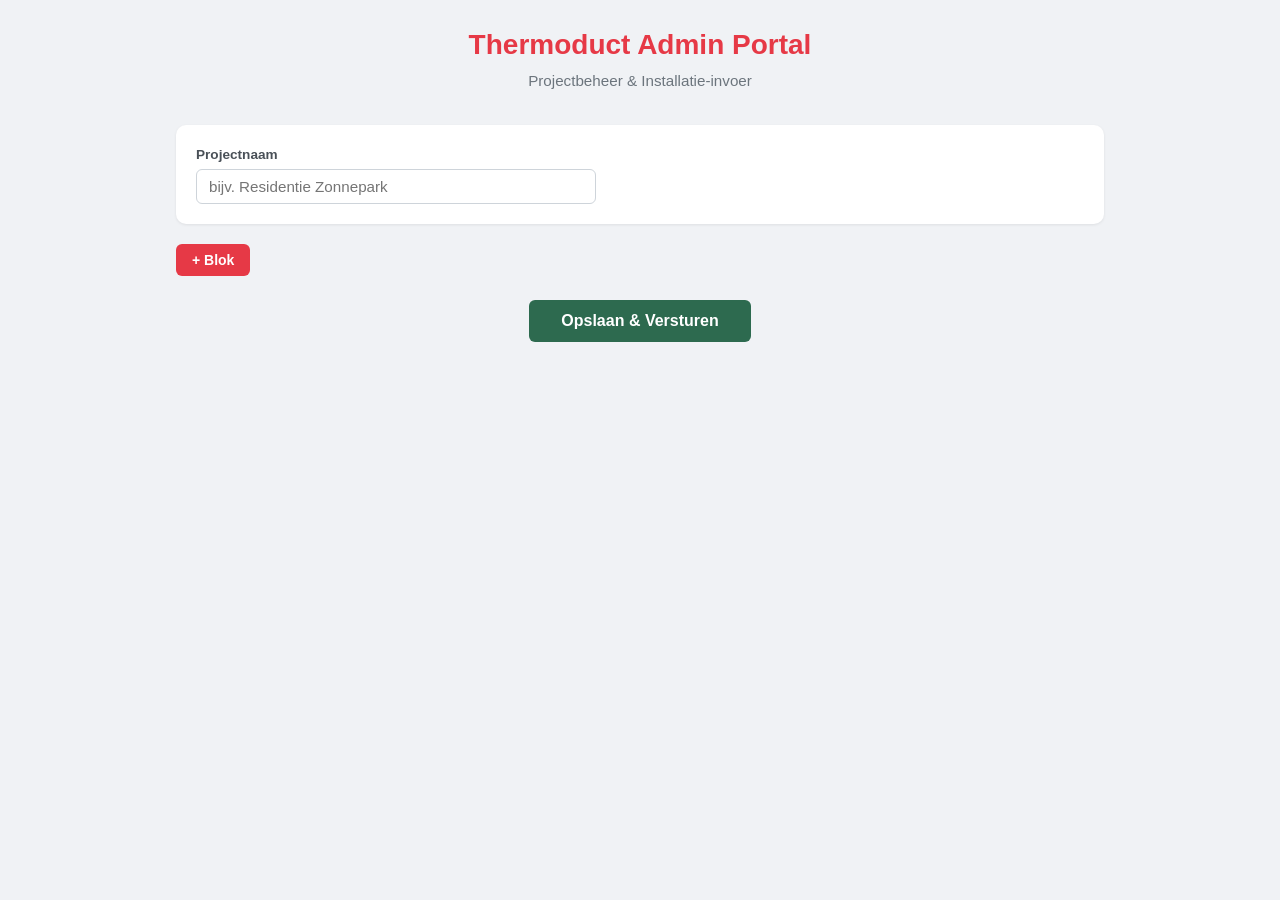
==== index.html @ 4919c499 "feat: Thermoduct Admin Portal - invoerportaal voor installatie-boomstructuur Pure HTML/CSS/JS portal" ====
<!DOCTYPE html>
<html lang="nl">
<head>
    <meta charset="UTF-8">
    <meta name="viewport" content="width=device-width, initial-scale=1.0">
    <title>Thermoduct Admin Portal</title>
    <link rel="stylesheet" href="style.css">
</head>
<body>
    <div class="container">
        <header>
            <h1>Thermoduct Admin Portal</h1>
            <p class="subtitle">Projectbeheer &amp; Installatie-invoer</p>
        </header>

        <div class="project-section">
            <label for="projectNaam">Projectnaam</label>
            <input type="text" id="projectNaam" placeholder="bijv. Residentie Zonnepark">
        </div>

        <div id="blokkenContainer"></div>

        <div class="actions-bar">
            <button type="button" class="btn btn-add" id="btnAddBlok">+ Blok</button>
        </div>

        <div class="submit-bar">
            <button type="button" class="btn btn-save" id="btnOpslaan">Opslaan &amp; Versturen</button>
        </div>

        <div id="statusMsg" class="status-msg hidden"></div>
    </div>

    <script src="app.js"></script>
</body>
</html>
---- style.css ----
/* ===== Reset & Base ===== */
*, *::before, *::after {
    box-sizing: border-box;
    margin: 0;
    padding: 0;
}

body {
    font-family: -apple-system, BlinkMacSystemFont, "Segoe UI", Roboto, Oxygen,
        Ubuntu, Cantarell, sans-serif;
    background: #f0f2f5;
    color: #1a1a2e;
    line-height: 1.5;
    min-height: 100vh;
}

.container {
    max-width: 960px;
    margin: 0 auto;
    padding: 24px 16px 80px;
}

/* ===== Header ===== */
header {
    text-align: center;
    margin-bottom: 32px;
}

header h1 {
    font-size: 1.75rem;
    color: #e63946;
    font-weight: 700;
}

header .subtitle {
    color: #6c757d;
    font-size: 0.95rem;
    margin-top: 4px;
}

/* ===== Form fields ===== */
label {
    display: block;
    font-weight: 600;
    font-size: 0.85rem;
    margin-bottom: 4px;
    color: #495057;
}

input[type="text"],
input[type="number"],
select {
    width: 100%;
    padding: 8px 12px;
    border: 1px solid #ced4da;
    border-radius: 6px;
    font-size: 0.95rem;
    background: #fff;
    transition: border-color 0.15s;
}

input:focus,
select:focus {
    outline: none;
    border-color: #e63946;
    box-shadow: 0 0 0 3px rgba(230, 57, 70, 0.12);
}

.project-section {
    background: #fff;
    padding: 20px;
    border-radius: 10px;
    box-shadow: 0 1px 3px rgba(0,0,0,0.08);
    margin-bottom: 20px;
}

.project-section input {
    max-width: 400px;
}

/* ===== Buttons ===== */
.btn {
    display: inline-flex;
    align-items: center;
    gap: 4px;
    padding: 8px 16px;
    border: none;
    border-radius: 6px;
    font-size: 0.875rem;
    font-weight: 600;
    cursor: pointer;
    transition: background 0.15s, transform 0.1s;
}

.btn:active {
    transform: scale(0.97);
}

.btn-add {
    background: #e63946;
    color: #fff;
}

.btn-add:hover {
    background: #c1121f;
}

.btn-remove {
    background: transparent;
    color: #868e96;
    padding: 4px 8px;
    font-size: 0.8rem;
}

.btn-remove:hover {
    color: #e63946;
    background: rgba(230, 57, 70, 0.08);
}

.btn-save {
    background: #2d6a4f;
    color: #fff;
    padding: 12px 32px;
    font-size: 1rem;
}

.btn-save:hover {
    background: #1b4332;
}

.actions-bar {
    margin-bottom: 20px;
}

.submit-bar {
    text-align: center;
    margin-top: 24px;
}

/* ===== Accordion cards ===== */
.card {
    background: #fff;
    border-radius: 10px;
    box-shadow: 0 1px 3px rgba(0,0,0,0.08);
    margin-bottom: 12px;
    overflow: hidden;
}

.card-header {
    display: flex;
    align-items: center;
    justify-content: space-between;
    padding: 12px 16px;
    cursor: pointer;
    user-select: none;
    transition: background 0.15s;
}

.card-header:hover {
    background: #f8f9fa;
}

.card-header .title {
    font-weight: 600;
    font-size: 0.95rem;
    display: flex;
    align-items: center;
    gap: 8px;
}

.card-header .chevron {
    transition: transform 0.2s;
    font-size: 0.8rem;
    color: #868e96;
}

.card-header .chevron.open {
    transform: rotate(90deg);
}

.card-body {
    display: none;
    padding: 0 16px 16px;
}

.card-body.open {
    display: block;
}

/* Nesting indent & left border */
.level-blok { border-left: 4px solid #e63946; }
.level-verdiep { border-left: 4px solid #457b9d; margin-left: 12px; }
.level-collector { border-left: 4px solid #2a9d8f; margin-left: 12px; }
.level-kring { border-left: 4px solid #e9c46a; margin-left: 12px; }

/* Level badge colors */
.badge {
    display: inline-block;
    padding: 2px 8px;
    border-radius: 4px;
    font-size: 0.7rem;
    font-weight: 700;
    text-transform: uppercase;
    letter-spacing: 0.03em;
    color: #fff;
}

.badge-blok { background: #e63946; }
.badge-verdiep { background: #457b9d; }
.badge-collector { background: #2a9d8f; }
.badge-kring { background: #e9c46a; color: #1a1a2e; }

/* Field grid inside cards */
.field-row {
    display: grid;
    gap: 12px;
    margin-bottom: 12px;
}

.field-row.cols-2 { grid-template-columns: 1fr 1fr; }
.field-row.cols-3 { grid-template-columns: 1fr 1fr 1fr; }
.field-row.cols-4 { grid-template-columns: 1fr 1fr 1fr 1fr; }

@media (max-width: 600px) {
    .field-row.cols-2,
    .field-row.cols-3,
    .field-row.cols-4 {
        grid-template-columns: 1fr;
    }
}

.children-container {
    margin-top: 12px;
}

/* ===== Status message ===== */
.status-msg {
    text-align: center;
    padding: 12px;
    border-radius: 8px;
    margin-top: 16px;
    font-weight: 600;
    font-size: 0.9rem;
}

.status-msg.hidden {
    display: none;
}

.status-msg.success {
    background: #d3f9d8;
    color: #2b8a3e;
}

.status-msg.error {
    background: #ffe3e3;
    color: #c92a2a;
}

/* ===== Header actions (right side) ===== */
.card-actions {
    display: flex;
    align-items: center;
    gap: 4px;
}
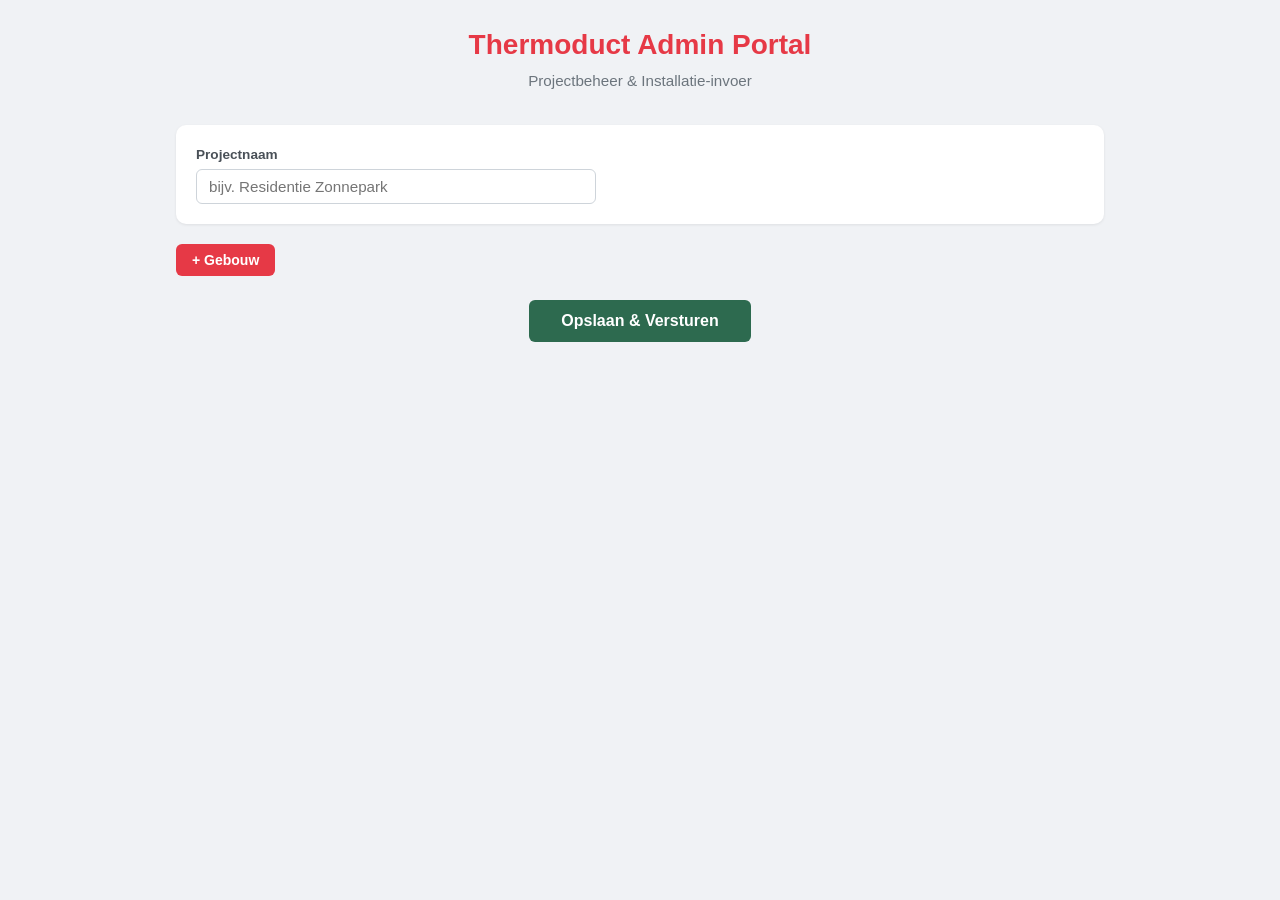
==== commit 8c9e14ad: "Herstructureer formulier: flexibele gebouwnaam, verdiep +00 format, collector kringen sync, legpatro" ====
--- a/index.html
+++ b/index.html
@@ -21,7 +21,7 @@
         <div id="blokkenContainer"></div>
 
         <div class="actions-bar">
-            <button type="button" class="btn btn-add" id="btnAddBlok">+ Blok</button>
+            <button type="button" class="btn btn-add" id="btnAddBlok">+ Gebouw</button>
         </div>
 
         <div class="submit-bar">
--- a/style.css
+++ b/style.css
@@ -217,6 +217,7 @@
     margin-bottom: 12px;
 }
 
+.field-row.cols-1 { grid-template-columns: 1fr; }
 .field-row.cols-2 { grid-template-columns: 1fr 1fr; }
 .field-row.cols-3 { grid-template-columns: 1fr 1fr 1fr; }
 .field-row.cols-4 { grid-template-columns: 1fr 1fr 1fr 1fr; }
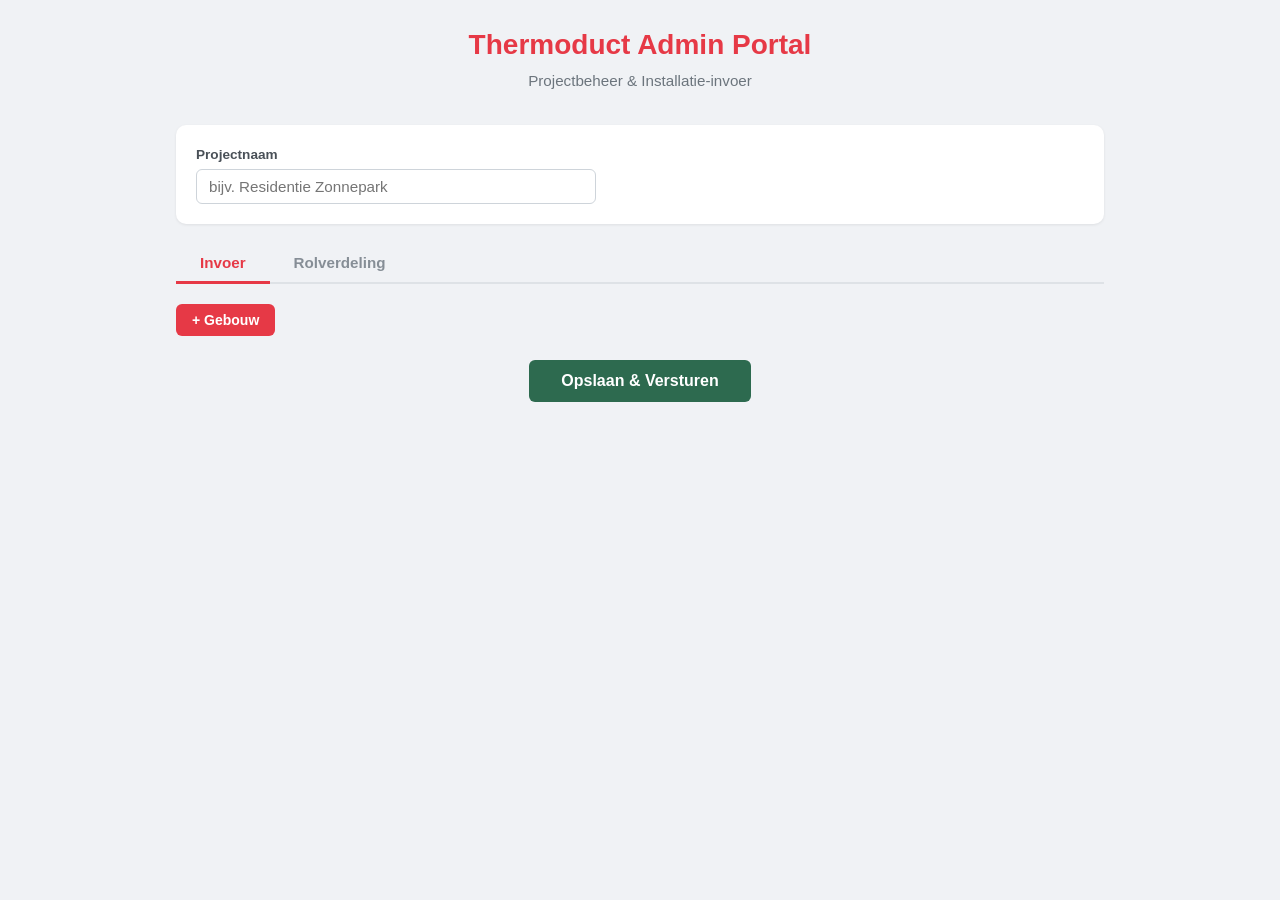
==== commit 868f6717: "Voeg rolverdeling tab en collector naam veld toe - Collector heeft nu een naam veld (bijv. App. 3.1)" ====
--- a/index.html
+++ b/index.html
@@ -18,17 +18,55 @@
             <input type="text" id="projectNaam" placeholder="bijv. Residentie Zonnepark">
         </div>
 
-        <div id="blokkenContainer"></div>
-
-        <div class="actions-bar">
-            <button type="button" class="btn btn-add" id="btnAddBlok">+ Gebouw</button>
+        <!-- Tabs -->
+        <div class="tabs">
+            <button type="button" class="tab active" data-tab="invoer">Invoer</button>
+            <button type="button" class="tab" data-tab="rolverdeling">Rolverdeling</button>
         </div>
 
-        <div class="submit-bar">
-            <button type="button" class="btn btn-save" id="btnOpslaan">Opslaan &amp; Versturen</button>
+        <!-- Tab: Invoer -->
+        <div class="tab-content active" id="tab-invoer">
+            <div id="blokkenContainer"></div>
+
+            <div class="actions-bar">
+                <button type="button" class="btn btn-add" id="btnAddBlok">+ Gebouw</button>
+            </div>
+
+            <div class="submit-bar">
+                <button type="button" class="btn btn-save" id="btnOpslaan">Opslaan &amp; Versturen</button>
+            </div>
+
+            <div id="statusMsg" class="status-msg hidden"></div>
         </div>
 
-        <div id="statusMsg" class="status-msg hidden"></div>
+        <!-- Tab: Rolverdeling -->
+        <div class="tab-content" id="tab-rolverdeling">
+            <div class="rv-layout">
+                <div class="rv-main">
+                    <div class="rv-rollen-config">
+                        <h3>Beschikbare rollen</h3>
+                        <div class="rv-rollen-lijst" id="rvRollenLijst"></div>
+                        <div class="rv-rol-toevoegen">
+                            <select id="rvRolGrootte">
+                                <option value="600">600 m</option>
+                                <option value="240">240 m</option>
+                                <option value="200">200 m</option>
+                                <option value="120">120 m</option>
+                                <option value="100">100 m</option>
+                            </select>
+                            <input type="number" id="rvRolAantal" value="1" min="1" placeholder="Aantal">
+                            <button type="button" class="btn btn-add" id="btnAddRol">+ Rol</button>
+                        </div>
+                    </div>
+
+                    <div id="rvCollectorenOverzicht" class="rv-collectoren-overzicht"></div>
+                </div>
+
+                <div class="rv-sidebar">
+                    <div class="rv-stats" id="rvStats"></div>
+                </div>
+            </div>
+        </div>
     </div>
 
     <script src="app.js"></script>
--- a/style.css
+++ b/style.css
@@ -36,6 +36,44 @@
     color: #6c757d;
     font-size: 0.95rem;
     margin-top: 4px;
+}
+
+/* ===== Tabs ===== */
+.tabs {
+    display: flex;
+    gap: 0;
+    margin-bottom: 20px;
+    border-bottom: 2px solid #dee2e6;
+}
+
+.tab {
+    padding: 10px 24px;
+    border: none;
+    background: transparent;
+    font-size: 0.95rem;
+    font-weight: 600;
+    color: #868e96;
+    cursor: pointer;
+    border-bottom: 3px solid transparent;
+    margin-bottom: -2px;
+    transition: color 0.15s, border-color 0.15s;
+}
+
+.tab:hover {
+    color: #495057;
+}
+
+.tab.active {
+    color: #e63946;
+    border-bottom-color: #e63946;
+}
+
+.tab-content {
+    display: none;
+}
+
+.tab-content.active {
+    display: block;
 }
 
 /* ===== Form fields ===== */
@@ -264,3 +302,243 @@
     align-items: center;
     gap: 4px;
 }
+
+/* =============================================
+   ===== ROLVERDELING TAB =====
+   ============================================= */
+
+.rv-layout {
+    display: grid;
+    grid-template-columns: 1fr 280px;
+    gap: 20px;
+    align-items: start;
+}
+
+@media (max-width: 800px) {
+    .rv-layout {
+        grid-template-columns: 1fr;
+    }
+}
+
+/* Rollen config */
+.rv-rollen-config {
+    background: #fff;
+    border-radius: 10px;
+    padding: 16px;
+    box-shadow: 0 1px 3px rgba(0,0,0,0.08);
+    margin-bottom: 20px;
+}
+
+.rv-rollen-config h3 {
+    font-size: 0.95rem;
+    margin-bottom: 12px;
+    color: #495057;
+}
+
+.rv-rol-toevoegen {
+    display: flex;
+    gap: 8px;
+    align-items: center;
+    margin-top: 12px;
+}
+
+.rv-rol-toevoegen select,
+.rv-rol-toevoegen input {
+    width: auto;
+    min-width: 80px;
+}
+
+.rv-rollen-lijst {
+    display: flex;
+    flex-direction: column;
+    gap: 8px;
+}
+
+.rv-rol-item {
+    display: flex;
+    align-items: center;
+    gap: 10px;
+    padding: 6px 0;
+    border-bottom: 1px solid #f0f2f5;
+}
+
+.rv-rol-info {
+    display: flex;
+    align-items: center;
+    gap: 8px;
+    min-width: 200px;
+}
+
+.rv-rol-badge {
+    display: inline-block;
+    padding: 2px 8px;
+    border-radius: 4px;
+    font-size: 0.75rem;
+    font-weight: 700;
+    color: #fff;
+    white-space: nowrap;
+}
+
+.rv-rol-detail {
+    font-size: 0.8rem;
+    color: #6c757d;
+    white-space: nowrap;
+}
+
+.rv-rol-bar {
+    flex: 1;
+    height: 8px;
+    background: #e9ecef;
+    border-radius: 4px;
+    overflow: hidden;
+}
+
+.rv-rol-bar-fill {
+    height: 100%;
+    border-radius: 4px;
+    transition: width 0.3s;
+}
+
+.rv-empty {
+    color: #868e96;
+    font-size: 0.9rem;
+    font-style: italic;
+    padding: 8px 0;
+}
+
+/* Collectoren overzicht */
+.rv-collectoren-overzicht {
+    display: flex;
+    flex-direction: column;
+    gap: 16px;
+}
+
+.rv-collector-card {
+    background: #fff;
+    border-radius: 10px;
+    box-shadow: 0 1px 3px rgba(0,0,0,0.08);
+    border-left: 4px solid #2a9d8f;
+    overflow: hidden;
+}
+
+.rv-collector-header {
+    display: flex;
+    justify-content: space-between;
+    align-items: center;
+    padding: 12px 16px;
+    background: #f8f9fa;
+    border-bottom: 1px solid #e9ecef;
+    gap: 8px;
+    flex-wrap: wrap;
+}
+
+.rv-collector-header strong {
+    margin-left: 8px;
+}
+
+.rv-collector-meta {
+    font-size: 0.8rem;
+    color: #6c757d;
+    margin-left: 8px;
+}
+
+.rv-collector-totaal {
+    font-weight: 700;
+    font-size: 0.85rem;
+    color: #2a9d8f;
+    white-space: nowrap;
+}
+
+.rv-kringen-tabel {
+    width: 100%;
+    border-collapse: collapse;
+    font-size: 0.85rem;
+}
+
+.rv-kringen-tabel th {
+    text-align: left;
+    padding: 8px 12px;
+    font-weight: 600;
+    color: #495057;
+    border-bottom: 2px solid #e9ecef;
+    font-size: 0.8rem;
+}
+
+.rv-kringen-tabel td {
+    padding: 8px 12px;
+    border-bottom: 1px solid #f0f2f5;
+}
+
+.rv-kringen-tabel tr:last-child td {
+    border-bottom: none;
+}
+
+.rv-kringen-tabel tr:hover {
+    background: #f8f9fa;
+}
+
+.rv-assign-cell {
+    display: flex;
+    align-items: center;
+    gap: 6px;
+}
+
+.rv-assign-cell select {
+    font-size: 0.8rem;
+    padding: 4px 8px;
+    min-width: 140px;
+}
+
+.rv-assign-dot {
+    display: inline-block;
+    width: 10px;
+    height: 10px;
+    border-radius: 50%;
+    flex-shrink: 0;
+}
+
+/* Stats sidebar */
+.rv-sidebar {
+    position: sticky;
+    top: 24px;
+}
+
+.rv-stats {
+    background: #fff;
+    border-radius: 10px;
+    padding: 16px;
+    box-shadow: 0 1px 3px rgba(0,0,0,0.08);
+}
+
+.rv-stats h3 {
+    font-size: 0.95rem;
+    margin-bottom: 12px;
+    color: #495057;
+}
+
+.rv-stats hr {
+    border: none;
+    border-top: 1px solid #e9ecef;
+    margin: 8px 0;
+}
+
+.rv-stat-row {
+    display: flex;
+    justify-content: space-between;
+    align-items: center;
+    padding: 4px 0;
+    font-size: 0.85rem;
+}
+
+.rv-stat-row span {
+    color: #6c757d;
+}
+
+.rv-stat-row strong {
+    color: #1a1a2e;
+}
+
+.rv-stat-warning span,
+.rv-stat-warning strong {
+    color: #e63946;
+}
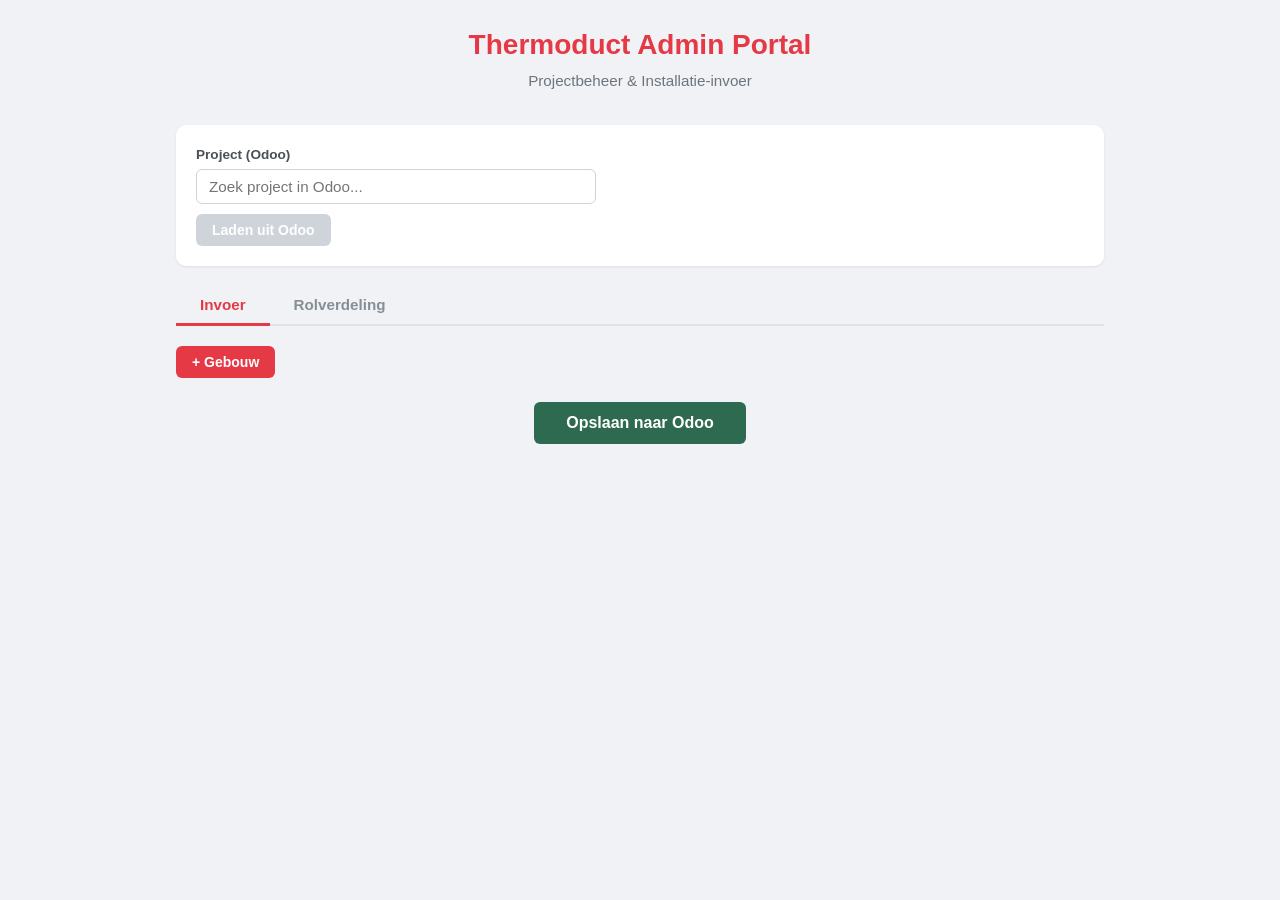
==== commit a74e6fe2: "Voeg Odoo integratie toe: project zoeken, laden, opslaan met taak-hiërarchie - Project selectie: zoe" ====
--- a/index.html
+++ b/index.html
@@ -13,9 +13,24 @@
             <p class="subtitle">Projectbeheer &amp; Installatie-invoer</p>
         </header>
 
+        <!-- Project selectie uit Odoo -->
         <div class="project-section">
-            <label for="projectNaam">Projectnaam</label>
-            <input type="text" id="projectNaam" placeholder="bijv. Residentie Zonnepark">
+            <label for="projectZoek">Project (Odoo)</label>
+            <div class="project-search">
+                <input type="text" id="projectZoek" placeholder="Zoek project in Odoo..." autocomplete="off">
+                <div class="project-dropdown hidden" id="projectDropdown"></div>
+            </div>
+            <div class="project-selected hidden" id="projectSelected">
+                <div class="project-selected-info">
+                    <strong id="projectSelectedNaam"></strong>
+                    <span id="projectSelectedAdres" class="project-adres"></span>
+                </div>
+                <button type="button" class="btn btn-remove" onclick="clearProject()" title="Project wissen">&#x2715;</button>
+            </div>
+            <input type="hidden" id="projectOdooId">
+            <div class="project-actions">
+                <button type="button" class="btn btn-load" id="btnLaden" disabled>Laden uit Odoo</button>
+            </div>
         </div>
 
         <!-- Tabs -->
@@ -33,7 +48,7 @@
             </div>
 
             <div class="submit-bar">
-                <button type="button" class="btn btn-save" id="btnOpslaan">Opslaan &amp; Versturen</button>
+                <button type="button" class="btn btn-save" id="btnOpslaan">Opslaan naar Odoo</button>
             </div>
 
             <div id="statusMsg" class="status-msg hidden"></div>
--- a/style.css
+++ b/style.css
@@ -116,6 +116,118 @@
     max-width: 400px;
 }
 
+/* Project search */
+.project-search {
+    position: relative;
+    max-width: 400px;
+}
+
+.project-dropdown {
+    position: absolute;
+    top: 100%;
+    left: 0;
+    right: 0;
+    background: #fff;
+    border: 1px solid #ced4da;
+    border-top: none;
+    border-radius: 0 0 6px 6px;
+    box-shadow: 0 4px 12px rgba(0,0,0,0.12);
+    z-index: 100;
+    max-height: 240px;
+    overflow-y: auto;
+}
+
+.project-dropdown.hidden {
+    display: none;
+}
+
+.dropdown-item {
+    padding: 10px 12px;
+    cursor: pointer;
+    border-bottom: 1px solid #f0f2f5;
+    transition: background 0.1s;
+}
+
+.dropdown-item:hover {
+    background: #f8f9fa;
+}
+
+.dropdown-item:last-child {
+    border-bottom: none;
+}
+
+.dropdown-item strong {
+    display: block;
+    font-size: 0.9rem;
+}
+
+.dropdown-adres {
+    font-size: 0.8rem;
+    color: #6c757d;
+}
+
+.dropdown-empty {
+    color: #868e96;
+    font-style: italic;
+    cursor: default;
+}
+
+.dropdown-empty:hover {
+    background: transparent;
+}
+
+/* Project selected */
+.project-selected {
+    display: flex;
+    align-items: center;
+    justify-content: space-between;
+    background: #e8f5e9;
+    border: 1px solid #a5d6a7;
+    border-radius: 6px;
+    padding: 10px 12px;
+    margin-top: 8px;
+    max-width: 400px;
+}
+
+.project-selected.hidden {
+    display: none;
+}
+
+.project-selected-info strong {
+    display: block;
+    font-size: 0.9rem;
+    color: #2e7d32;
+}
+
+.project-adres {
+    font-size: 0.8rem;
+    color: #6c757d;
+}
+
+.project-actions {
+    margin-top: 10px;
+}
+
+.btn-load {
+    background: #457b9d;
+    color: #fff;
+    padding: 8px 20px;
+}
+
+.btn-load:hover {
+    background: #1d3557;
+}
+
+.btn-load:disabled {
+    background: #ced4da;
+    cursor: not-allowed;
+}
+
+.odoo-linked {
+    font-size: 0.7rem;
+    opacity: 0.6;
+}
+
 /* ===== Buttons ===== */
 .btn {
     display: inline-flex;
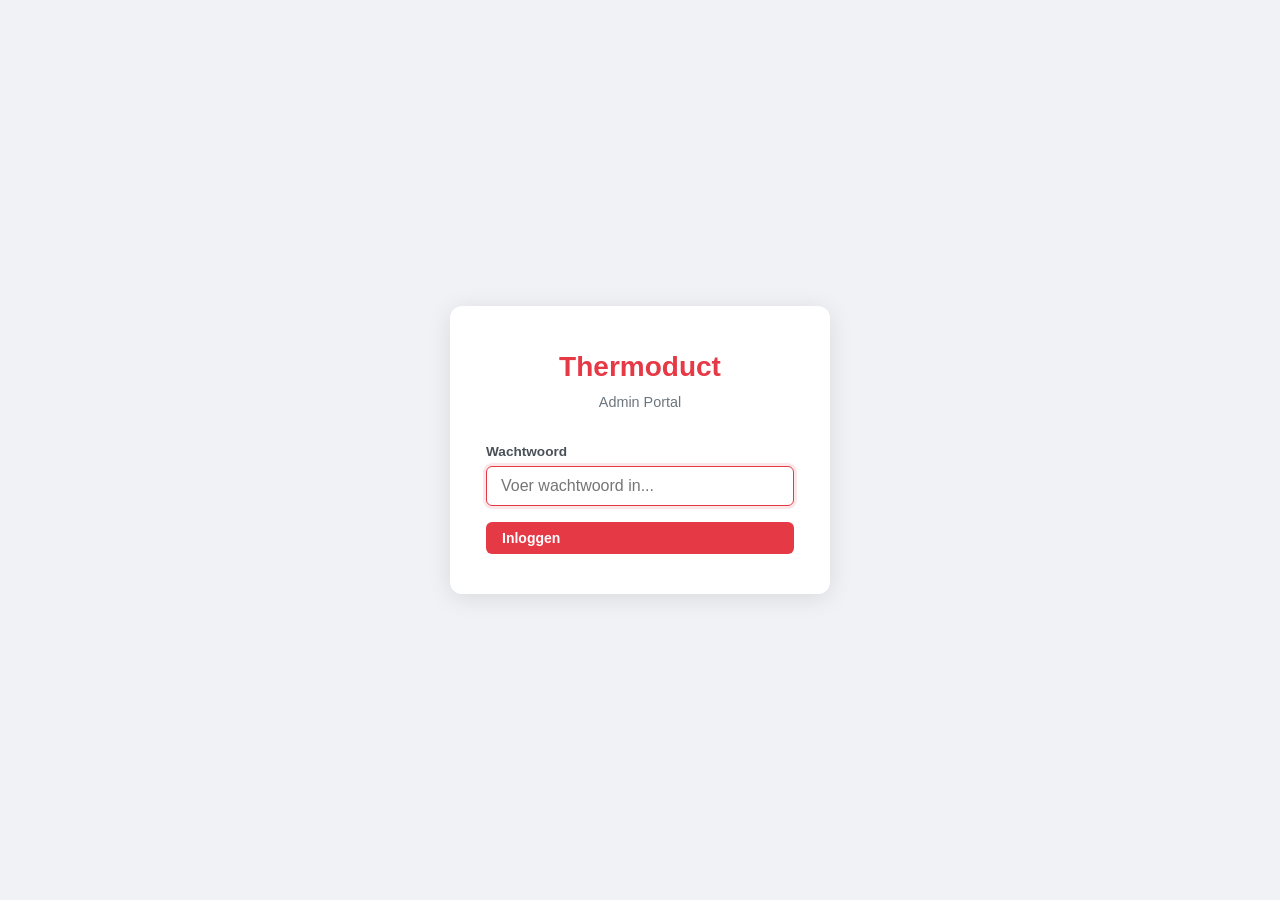
==== commit ca25f656: "Voeg wachtwoord login en authenticatie toe - Login scherm met wachtwoord veld blokkeert toegang tot " ====
--- a/index.html
+++ b/index.html
@@ -7,10 +7,32 @@
     <link rel="stylesheet" href="style.css">
 </head>
 <body>
-    <div class="container">
+    <!-- Login scherm -->
+    <div class="login-overlay" id="loginOverlay">
+        <div class="login-card">
+            <h1>Thermoduct</h1>
+            <p class="login-subtitle">Admin Portal</p>
+            <form id="loginForm" onsubmit="return false;">
+                <div class="login-field">
+                    <label for="loginWachtwoord">Wachtwoord</label>
+                    <input type="password" id="loginWachtwoord" placeholder="Voer wachtwoord in..." autofocus>
+                </div>
+                <button type="submit" class="btn btn-login" id="btnLogin">Inloggen</button>
+                <div id="loginError" class="login-error hidden"></div>
+            </form>
+        </div>
+    </div>
+
+    <!-- Hoofdapplicatie (verborgen tot ingelogd) -->
+    <div class="container hidden" id="appContainer">
         <header>
-            <h1>Thermoduct Admin Portal</h1>
-            <p class="subtitle">Projectbeheer &amp; Installatie-invoer</p>
+            <div class="header-bar">
+                <div>
+                    <h1>Thermoduct Admin Portal</h1>
+                    <p class="subtitle">Projectbeheer &amp; Installatie-invoer</p>
+                </div>
+                <button type="button" class="btn btn-logout" id="btnLogout">Uitloggen</button>
+            </div>
         </header>
 
         <!-- Project selectie uit Odoo -->
--- a/style.css
+++ b/style.css
@@ -1,3 +1,116 @@
+/* ===== Login ===== */
+.login-overlay {
+    position: fixed;
+    inset: 0;
+    background: #f0f2f5;
+    display: flex;
+    align-items: center;
+    justify-content: center;
+    z-index: 1000;
+}
+
+.login-overlay.hidden {
+    display: none;
+}
+
+.login-card {
+    background: #fff;
+    padding: 40px 36px;
+    border-radius: 12px;
+    box-shadow: 0 4px 24px rgba(0,0,0,0.10);
+    width: 100%;
+    max-width: 380px;
+    text-align: center;
+}
+
+.login-card h1 {
+    color: #e63946;
+    font-size: 1.75rem;
+    margin-bottom: 4px;
+}
+
+.login-subtitle {
+    color: #6c757d;
+    font-size: 0.9rem;
+    margin-bottom: 28px;
+}
+
+.login-field {
+    text-align: left;
+    margin-bottom: 16px;
+}
+
+.login-field input {
+    width: 100%;
+    padding: 10px 14px;
+    border: 1px solid #ced4da;
+    border-radius: 6px;
+    font-size: 1rem;
+}
+
+.btn-login {
+    width: 100%;
+    padding: 10px;
+    background: #e63946;
+    color: #fff;
+    border: none;
+    border-radius: 6px;
+    font-size: 1rem;
+    font-weight: 600;
+    cursor: pointer;
+    transition: background 0.15s;
+}
+
+.btn-login:hover {
+    background: #c1121f;
+}
+
+.btn-login:disabled {
+    background: #ced4da;
+    cursor: not-allowed;
+}
+
+.login-error {
+    margin-top: 12px;
+    padding: 8px 12px;
+    background: #ffe3e3;
+    color: #c92a2a;
+    border-radius: 6px;
+    font-size: 0.85rem;
+    font-weight: 600;
+}
+
+.login-error.hidden {
+    display: none;
+}
+
+/* ===== Header bar ===== */
+.header-bar {
+    display: flex;
+    justify-content: space-between;
+    align-items: center;
+}
+
+.btn-logout {
+    background: transparent;
+    border: 1px solid #ced4da;
+    color: #6c757d;
+    padding: 6px 16px;
+    font-size: 0.8rem;
+    cursor: pointer;
+    border-radius: 6px;
+}
+
+.btn-logout:hover {
+    background: #f8f9fa;
+    color: #495057;
+    border-color: #868e96;
+}
+
+.hidden {
+    display: none !important;
+}
+
 /* ===== Reset & Base ===== */
 *, *::before, *::after {
     box-sizing: border-box;
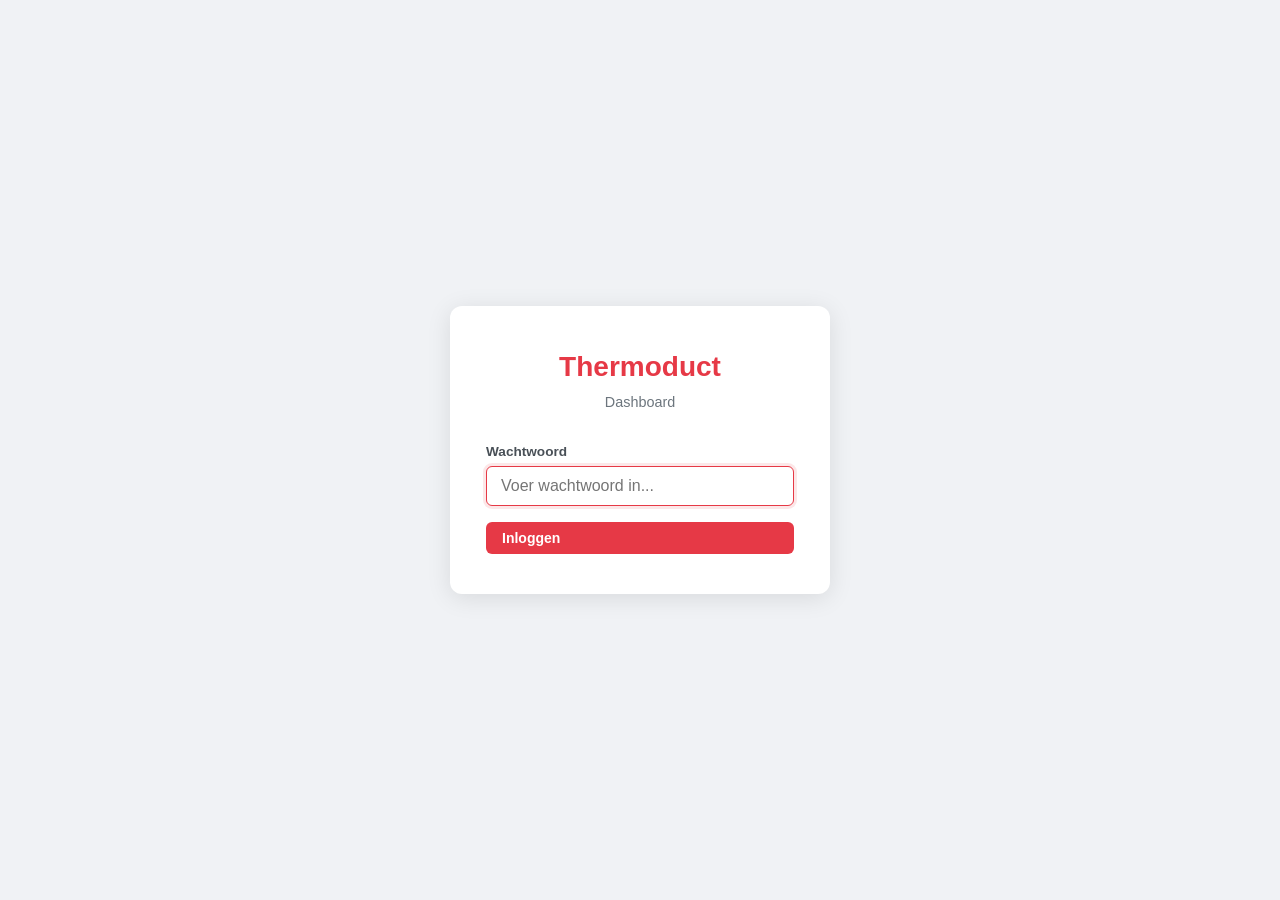
==== commit 9186657e: "Rename admin to dashboard across the project Update all references from "admin" to "dashboard" in UI" ====
--- a/index.html
+++ b/index.html
@@ -3,7 +3,7 @@
 <head>
     <meta charset="UTF-8">
     <meta name="viewport" content="width=device-width, initial-scale=1.0">
-    <title>Thermoduct Admin Portal</title>
+    <title>Thermoduct Dashboard</title>
     <link rel="stylesheet" href="style.css">
 </head>
 <body>
@@ -11,7 +11,7 @@
     <div class="login-overlay" id="loginOverlay">
         <div class="login-card">
             <h1>Thermoduct</h1>
-            <p class="login-subtitle">Admin Portal</p>
+            <p class="login-subtitle">Dashboard</p>
             <form id="loginForm" onsubmit="return false;">
                 <div class="login-field">
                     <label for="loginWachtwoord">Wachtwoord</label>
@@ -28,30 +28,25 @@
         <header>
             <div class="header-bar">
                 <div>
-                    <h1>Thermoduct Admin Portal</h1>
+                    <h1>Thermoduct Dashboard</h1>
                     <p class="subtitle">Projectbeheer &amp; Installatie-invoer</p>
                 </div>
                 <button type="button" class="btn btn-logout" id="btnLogout">Uitloggen</button>
             </div>
         </header>
 
-        <!-- Project selectie uit Odoo -->
+        <!-- Project laden -->
         <div class="project-section">
-            <label for="projectZoek">Project (Odoo)</label>
-            <div class="project-search">
-                <input type="text" id="projectZoek" placeholder="Zoek project in Odoo..." autocomplete="off">
-                <div class="project-dropdown hidden" id="projectDropdown"></div>
+            <label for="projectIdInput">Project ID (Odoo)</label>
+            <div class="project-load-row">
+                <input type="number" id="projectIdInput" placeholder="Voer project ID in..." min="1">
+                <button type="button" class="btn btn-load" id="btnLaden">Laden</button>
             </div>
-            <div class="project-selected hidden" id="projectSelected">
-                <div class="project-selected-info">
-                    <strong id="projectSelectedNaam"></strong>
-                    <span id="projectSelectedAdres" class="project-adres"></span>
+            <div class="project-info hidden" id="projectInfo">
+                <div class="project-info-details">
+                    <strong id="projectInfoNaam"></strong>
+                    <span id="projectInfoAdres" class="project-adres"></span>
                 </div>
-                <button type="button" class="btn btn-remove" onclick="clearProject()" title="Project wissen">&#x2715;</button>
-            </div>
-            <input type="hidden" id="projectOdooId">
-            <div class="project-actions">
-                <button type="button" class="btn btn-load" id="btnLaden" disabled>Laden uit Odoo</button>
             </div>
         </div>
 
--- a/style.css
+++ b/style.css
@@ -229,84 +229,35 @@
     max-width: 400px;
 }
 
-/* Project search */
-.project-search {
-    position: relative;
+/* Project load row */
+.project-load-row {
+    display: flex;
+    gap: 8px;
+    align-items: center;
     max-width: 400px;
 }
 
-.project-dropdown {
-    position: absolute;
-    top: 100%;
-    left: 0;
-    right: 0;
-    background: #fff;
-    border: 1px solid #ced4da;
-    border-top: none;
-    border-radius: 0 0 6px 6px;
-    box-shadow: 0 4px 12px rgba(0,0,0,0.12);
-    z-index: 100;
-    max-height: 240px;
-    overflow-y: auto;
-}
-
-.project-dropdown.hidden {
-    display: none;
-}
-
-.dropdown-item {
-    padding: 10px 12px;
-    cursor: pointer;
-    border-bottom: 1px solid #f0f2f5;
-    transition: background 0.1s;
-}
-
-.dropdown-item:hover {
-    background: #f8f9fa;
-}
-
-.dropdown-item:last-child {
-    border-bottom: none;
-}
-
-.dropdown-item strong {
-    display: block;
-    font-size: 0.9rem;
-}
-
-.dropdown-adres {
-    font-size: 0.8rem;
-    color: #6c757d;
-}
-
-.dropdown-empty {
-    color: #868e96;
-    font-style: italic;
-    cursor: default;
-}
-
-.dropdown-empty:hover {
-    background: transparent;
-}
-
-/* Project selected */
-.project-selected {
-    display: flex;
-    align-items: center;
-    justify-content: space-between;
+.project-load-row input {
+    flex: 1;
+}
+
+/* Project info */
+.project-info {
+    display: flex;
+    align-items: center;
     background: #e8f5e9;
     border: 1px solid #a5d6a7;
     border-radius: 6px;
     padding: 10px 12px;
-    margin-top: 8px;
+    margin-top: 10px;
     max-width: 400px;
 }
 
-.project-selected.hidden {
+.project-info.hidden {
     display: none;
 }
 
-.project-selected-info strong {
+.project-info-details strong {
     display: block;
     font-size: 0.9rem;
     color: #2e7d32;
@@ -484,13 +435,27 @@
 .field-row.cols-2 { grid-template-columns: 1fr 1fr; }
 .field-row.cols-3 { grid-template-columns: 1fr 1fr 1fr; }
 .field-row.cols-4 { grid-template-columns: 1fr 1fr 1fr 1fr; }
+.field-row.cols-5 { grid-template-columns: 1fr 1fr 1fr 1fr 1fr; }
 
 @media (max-width: 600px) {
     .field-row.cols-2,
     .field-row.cols-3,
-    .field-row.cols-4 {
+    .field-row.cols-4,
+    .field-row.cols-5 {
         grid-template-columns: 1fr;
     }
+}
+
+/* Computed field display (non-editable) */
+.field-display {
+    display: block;
+    padding: 8px 12px;
+    background: #f0f2f5;
+    border: 1px solid #e9ecef;
+    border-radius: 6px;
+    font-size: 0.95rem;
+    font-weight: 600;
+    color: #2a9d8f;
 }
 
 .children-container {
